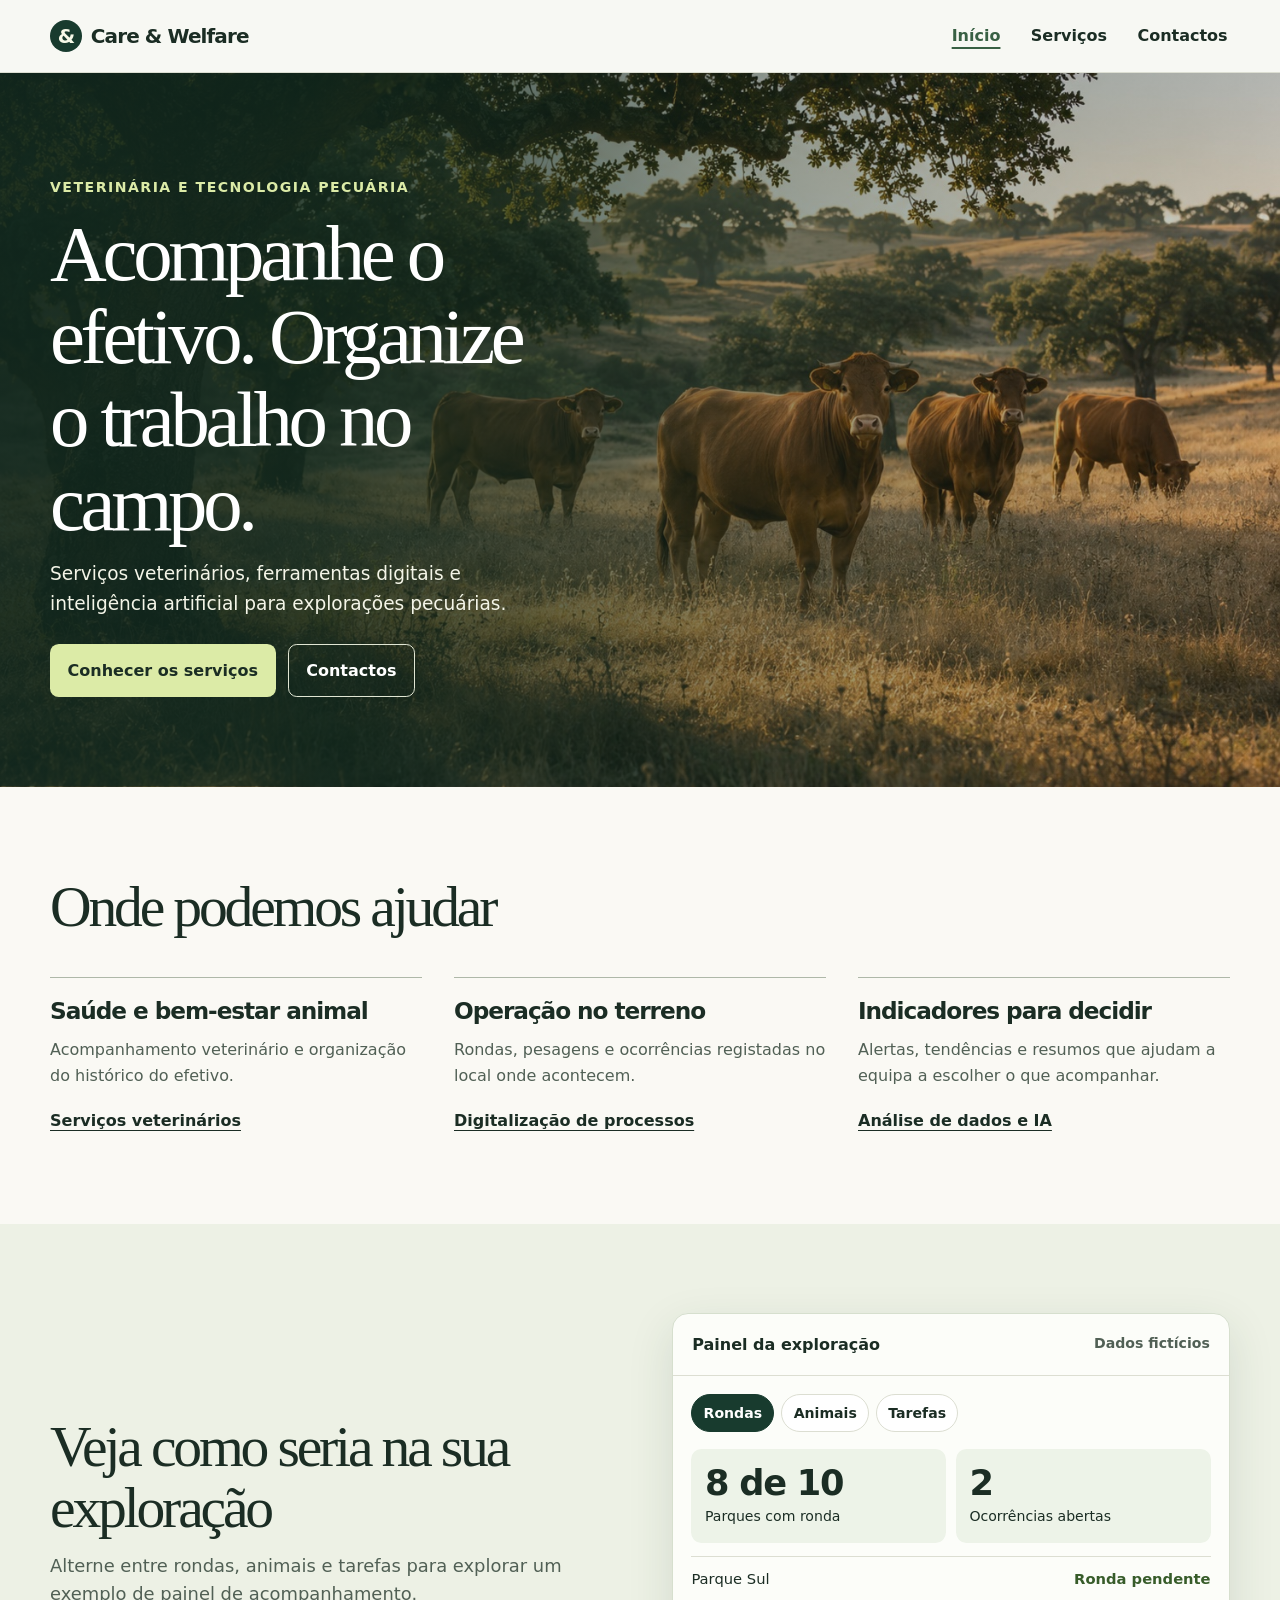
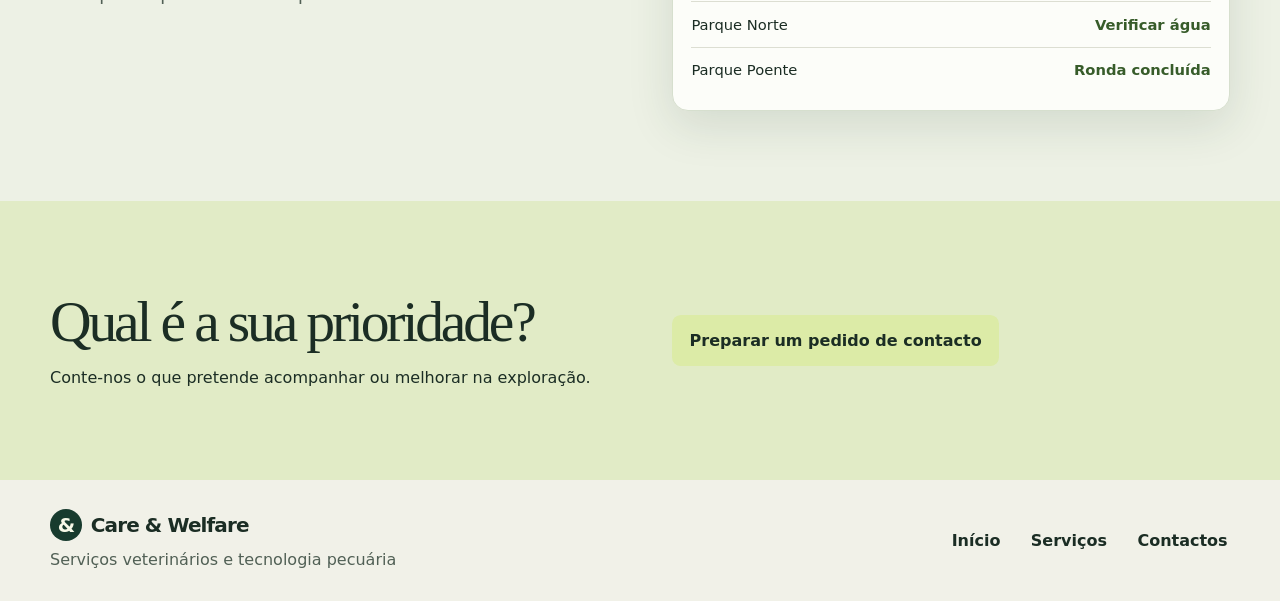
==== index.html @ 0b95d25b "Add files via upload" ====
<!doctype html>
<html lang="pt-PT">
<head>
<meta charset="utf-8">
<meta name="viewport" content="width=device-width,initial-scale=1">
<meta name="description" content="Serviços veterinários, gestão digital e inteligência artificial para explorações pecuárias.">
<title>Início | Care &amp; Welfare</title>
<link rel="stylesheet" href="styles.css">
<script src="demo.js" defer></script>
</head>
<body>
<a class="skip" href="#conteudo">Saltar para o conteúdo</a>
<header><div class="shell"><a class="brand" href="index.html"><i aria-hidden="true">&amp;</i>Care &amp; Welfare</a><nav aria-label="Navegação principal"><a href="index.html" aria-current="page">Início</a>
<a href="servicos.html">Serviços</a>
<a href="contactos.html">Contactos</a></nav></div></header>
<main id="conteudo">

<section class="masthead"><div class="shell masthead-inner">
  <p class="eyebrow">Veterinária e tecnologia pecuária</p>
  <h1>Acompanhe o efetivo. Organize o trabalho no campo.</h1>
  <p>Serviços veterinários, ferramentas digitais e inteligência artificial para explorações pecuárias.</p>
  <div class="actions"><a class="button" href="servicos.html">Conhecer os serviços</a><a class="button secondary" href="contactos.html">Contactos</a></div>
</div></section>
<section class="offer"><div class="shell">
  <h2>Onde podemos ajudar</h2>
  <div class="offer-list">
    <article><h3>Saúde e bem-estar animal</h3><p>Acompanhamento veterinário e organização do histórico do efetivo.</p><a href="servicos.html#veterinaria">Serviços veterinários</a></article>
    <article><h3>Operação no terreno</h3><p>Rondas, pesagens e ocorrências registadas no local onde acontecem.</p><a href="servicos.html#digitalizacao">Digitalização de processos</a></article>
    <article><h3>Indicadores para decidir</h3><p>Alertas, tendências e resumos que ajudam a equipa a escolher o que acompanhar.</p><a href="servicos.html#analise">Análise de dados e IA</a></article>
  </div>
</div></section>
<section class="demo-section"><div class="shell split"><div>
  <h2>Veja como seria na sua exploração</h2>
  <p class="lede">Alterne entre rondas, animais e tarefas para explorar um exemplo de painel de acompanhamento.</p>
</div><div class="demo" aria-label="Demonstração interativa"><div class="demo-top"><strong>Painel da exploração</strong><span>Dados fictícios</span></div><div class="demo-main"><div class="switches" role="group" aria-label="Área da exploração"><button type="button" aria-pressed="true" data-demo="rondas">Rondas</button><button type="button" aria-pressed="false" data-demo="animais">Animais</button><button type="button" aria-pressed="false" data-demo="tarefas">Tarefas</button></div><div id="demo-output" aria-live="polite"><div class="metrics"><div class="metric"><strong>8 de 10</strong><span>Parques com ronda</span></div><div class="metric"><strong>2</strong><span>Ocorrências abertas</span></div></div><ul class="rows"><li><span>Parque Sul</span><b>Ronda pendente</b></li><li><span>Parque Norte</span><b>Verificar água</b></li><li><span>Parque Poente</span><b>Ronda concluída</b></li></ul></div></div></div></div></section>
<section class="closing"><div class="shell split"><div><h2>Qual é a sua prioridade?</h2><p>Conte-nos o que pretende acompanhar ou melhorar na exploração.</p></div><div><a class="button" href="contactos.html">Preparar um pedido de contacto</a></div></div></section>
</main>
<footer><div class="shell"><div><a class="brand" href="index.html"><i aria-hidden="true">&amp;</i>Care &amp; Welfare</a><p>Serviços veterinários e tecnologia pecuária</p></div><nav aria-label="Navegação no rodapé"><a href="index.html">Início</a><a href="./servicos/">Serviços</a><a href="./contactos/">Contactos</a></nav></div></footer>
</body>
</html>
---- styles.css ----
:root{--ink:#182d23;--forest:#17362a;--green:#aee382;--paper:#f7f8f3;--line:#d9e1d7;--muted:#4d6257}*{box-sizing:border-box}html{scroll-behavior:smooth;scroll-padding:6rem}body{margin:0;background:var(--paper);color:var(--ink);font:1rem/1.6 system-ui,sans-serif}a{color:inherit}a:focus-visible,button:focus-visible,summary:focus-visible,input:focus-visible,textarea:focus-visible,select:focus-visible{outline:3px solid #548337;outline-offset:4px}.shell{width:min(1180px,calc(100% - 44px));margin:auto}header{position:sticky;top:0;z-index:2;background:#f7f8f3f5;border-bottom:1px solid var(--line);backdrop-filter:blur(12px)}header .shell,footer .shell{display:flex;align-items:center;justify-content:space-between;gap:1.2rem;padding:1rem 0}.brand{display:inline-flex;align-items:center;gap:.55rem;font-size:1.25rem;font-weight:800;letter-spacing:-.045em;text-decoration:none;white-space:nowrap}.brand i{display:grid;place-items:center;background:var(--green);border-radius:50%;width:32px;height:32px;color:var(--ink);font-style:normal}nav{display:flex;gap:clamp(.7rem,2vw,1.8rem);flex-wrap:wrap}nav a{text-decoration:none;font-weight:600}.button{display:inline-flex;align-items:center;justify-content:center;border:0;border-radius:.55rem;padding:.8rem 1.1rem;background:var(--green);color:var(--ink);text-decoration:none;font:inherit;font-weight:760;cursor:pointer}.secondary{background:transparent;border:1px solid #8aa798;color:inherit}.hero{background:radial-gradient(ellipse at 92% 5%,#386648,transparent 65%),var(--forest);color:white;padding:clamp(3.5rem,8vw,7.5rem) 0}.split{display:grid;grid-template-columns:1fr 1fr;align-items:center;gap:clamp(2rem,5vw,5rem)}h1,h2,h3,p{margin:0}h1,h2,h3{line-height:1.06;letter-spacing:-.045em}h1{font-size:clamp(2.9rem,6.15vw,6rem);max-width:12ch}h2{font-size:clamp(2.2rem,4.5vw,4rem)}h3{font-size:1.45rem}p{margin-top:.85rem}.hero p{max-width:48ch;color:#e0ebe0;font-size:1.1rem}.eyebrow{display:block;text-transform:uppercase;font-size:.88rem;font-weight:780;letter-spacing:.105em;margin-bottom:.8rem}.hero .eyebrow{color:var(--green)}.actions{display:flex;flex-wrap:wrap;gap:.75rem;margin-top:1.6rem}.demo{background:#fcfdf9;color:var(--ink);border-radius:1rem;overflow:hidden;box-shadow:0 24px 65px #081b1259}.demo-top{padding:1.1rem 1.2rem;display:flex;justify-content:space-between;gap:.5rem;border-bottom:1px solid var(--line);font-weight:750}.demo-top span{font-size:.88rem;color:var(--muted)}.demo-main{padding:1.15rem}.switches{display:flex;flex-wrap:wrap;gap:.45rem;margin-bottom:1.1rem}.switches button{font:inherit;font-size:.88rem;font-weight:700;cursor:pointer;border:1px solid var(--line);border-radius:2rem;padding:.4rem .7rem;background:white;color:inherit}.switches [aria-pressed=true]{background:var(--forest);color:white;border-color:var(--forest)}.metrics{display:grid;grid-template-columns:repeat(2,1fr);gap:.6rem}.metric{background:#edf3e8;border-radius:.65rem;padding:.85rem}.metric strong{display:block;font-size:clamp(1.35rem,3vw,2.2rem);line-height:1.15;letter-spacing:-.035em}.metric span{font-size:.88rem}.rows{list-style:none;padding:0;margin:.85rem 0 0}.rows li{display:flex;justify-content:space-between;gap:.65rem;border-top:1px solid var(--line);padding:.65rem 0;font-size:.92rem}.rows b{white-space:nowrap;color:#375c2a}section{padding:clamp(3rem,7vw,6rem) 0}.lede{max-width:60ch;color:var(--muted);font-size:1.12rem}.cards{display:grid;grid-template-columns:repeat(3,1fr);gap:1rem;margin-top:2rem}.card{background:white;border:1px solid var(--line);border-radius:.8rem;padding:1.6rem}.card p,.card li{color:var(--muted)}.card ul{padding-left:1.2rem;margin:1rem 0 0}.card li+li{margin-top:.45rem}.card small{display:inline-block;color:#345927;background:#e8f2df;font-size:.88rem;font-weight:750;padding:.25rem .6rem;border-radius:.35rem;margin-bottom:1.1rem}.scenarios{background:#e6eee3}.cases{display:grid;gap:1rem}.cases article{border-top:1px solid #a8b7a7;padding-top:1rem}.cases p{color:var(--muted)}.steps{padding:0;list-style:none;counter-reset:step}.steps li{counter-increment:step}.steps li::before{content:counter(step);display:grid;place-items:center;border-radius:50%;background:#e0f3d4;width:2.2rem;height:2.2rem;margin-bottom:.9rem;font-weight:800}.faq{align-items:start}details{border-top:1px solid var(--line);padding:.9rem 0}details:last-child{border-bottom:1px solid var(--line)}summary{font-weight:750;cursor:pointer}details p{color:var(--muted)}.contact{background:var(--forest);color:white}.contact p{color:#e0ebe0}.contact form{background:white;color:var(--ink);border-radius:.9rem;padding:1.3rem;display:grid;gap:.75rem}.contact form p{color:var(--muted);margin:0;font-size:.92rem}label{display:grid;gap:.25rem;font-weight:650}input,textarea,select{width:100%;font:inherit;border:1px solid #9eafa1;border-radius:.4rem;padding:.55rem;color:var(--ink);background:white}textarea{resize:vertical}.two{display:grid;grid-template-columns:1fr 1fr;gap:.65rem}footer a{text-decoration:none}footer small{font-size:.88rem}@media(max-width:790px){.split,.cards{grid-template-columns:1fr}header .shell{flex-wrap:wrap}header .button{display:none}header nav{font-size:.93rem}.hero h1{max-width:15ch}.card{padding:1.2rem}}@media(max-width:410px){.two{grid-template-columns:1fr}.shell{width:calc(100% - 30px)}footer .shell{align-items:start;flex-direction:column}}
nav a[aria-current="page"]{text-decoration:underline;text-underline-offset:.4rem;text-decoration-thickness:2px}
.page-intro{background:var(--forest);color:white}
.page-intro .lede{color:#e0ebe0}
.contact form .button{justify-self:start}

/* Shared layout and page-specific styles */
:root{--ink:#1b2d24;--forest:#183b2e;--green:#dceba7;--paper:#faf9f4;--line:#dcded2;--muted:#516055}
body{font-family:system-ui,sans-serif}
h1,h2{font-family:Georgia,serif;font-weight:500;letter-spacing:-.055em}
h1{max-width:17ch}
header .shell{min-height:72px}
nav a{padding:.45rem .15rem}
nav a:hover,nav a[aria-current="page"]{color:#386043}
.brand i{background:var(--forest);color:#f7f9e8}
.skip{position:fixed;left:1rem;top:1rem;z-index:5;transform:translateY(-200%);background:white;padding:.65rem 1rem}
.skip:focus{transform:none}
.masthead{color:#fff;background:#183b2e;min-height:min(690px,76svh);display:grid;align-items:center}
.masthead-inner h1{max-width:13ch}
.masthead-inner p:not(.eyebrow){max-width:40ch;font-size:1.16rem;color:#f4f5e8}
.masthead .eyebrow{color:var(--green)}
.masthead .secondary{border-color:#e1e6d4}
.offer-list{display:grid;grid-template-columns:repeat(3,1fr);gap:2rem;margin-top:2.5rem}
.offer-list article{border-top:1px solid #aeb8a8;padding-top:1.3rem}
.offer-list p{color:var(--muted)}
.offer-list a{display:inline-block;margin-top:1.25rem;font-weight:750;text-underline-offset:.25rem}
.demo-section{background:#edf1e5}
.demo{box-shadow:0 15px 45px #23403120;border:1px solid #d6dfce}
.closing{background:#e1ebc6}
.services h1{max-width:22ch}
.service-note{border-top:1px solid var(--line);padding-top:1rem}
.service-note strong{display:block;color:var(--ink);margin-bottom:.35rem}
.contact .split{align-items:start}
.contact-guide{margin-top:2rem;color:#e0ebe0}
.contact h2{font-size:1.6rem;letter-spacing:-.03em}
.contact-guide ul{padding-left:1.2rem}
.contact-guide li+li{margin-top:.55rem}
footer{background:#f1f1e8}
footer .shell{padding-block:1.8rem}
footer p{margin-top:.35rem;color:var(--muted)}
@media(max-width:790px){.offer-list{grid-template-columns:1fr;gap:1.5rem}.masthead{min-height:0}.masthead-inner h1{max-width:16ch}footer .shell{flex-wrap:wrap}}
@media(prefers-reduced-motion:reduce){html{scroll-behavior:auto}}
.masthead{background-image:linear-gradient(90deg,#10271eeb 0%,#11291ed9 25%,#142d2177 58%,#142d2133 100%),url("campo.jpg");background-position:center,center 56%;background-size:cover}
@media(max-width:790px){.masthead{background-image:linear-gradient(90deg,#10271ee8,#10271e88),url("campo.jpg");background-position:center,62% 50%}}
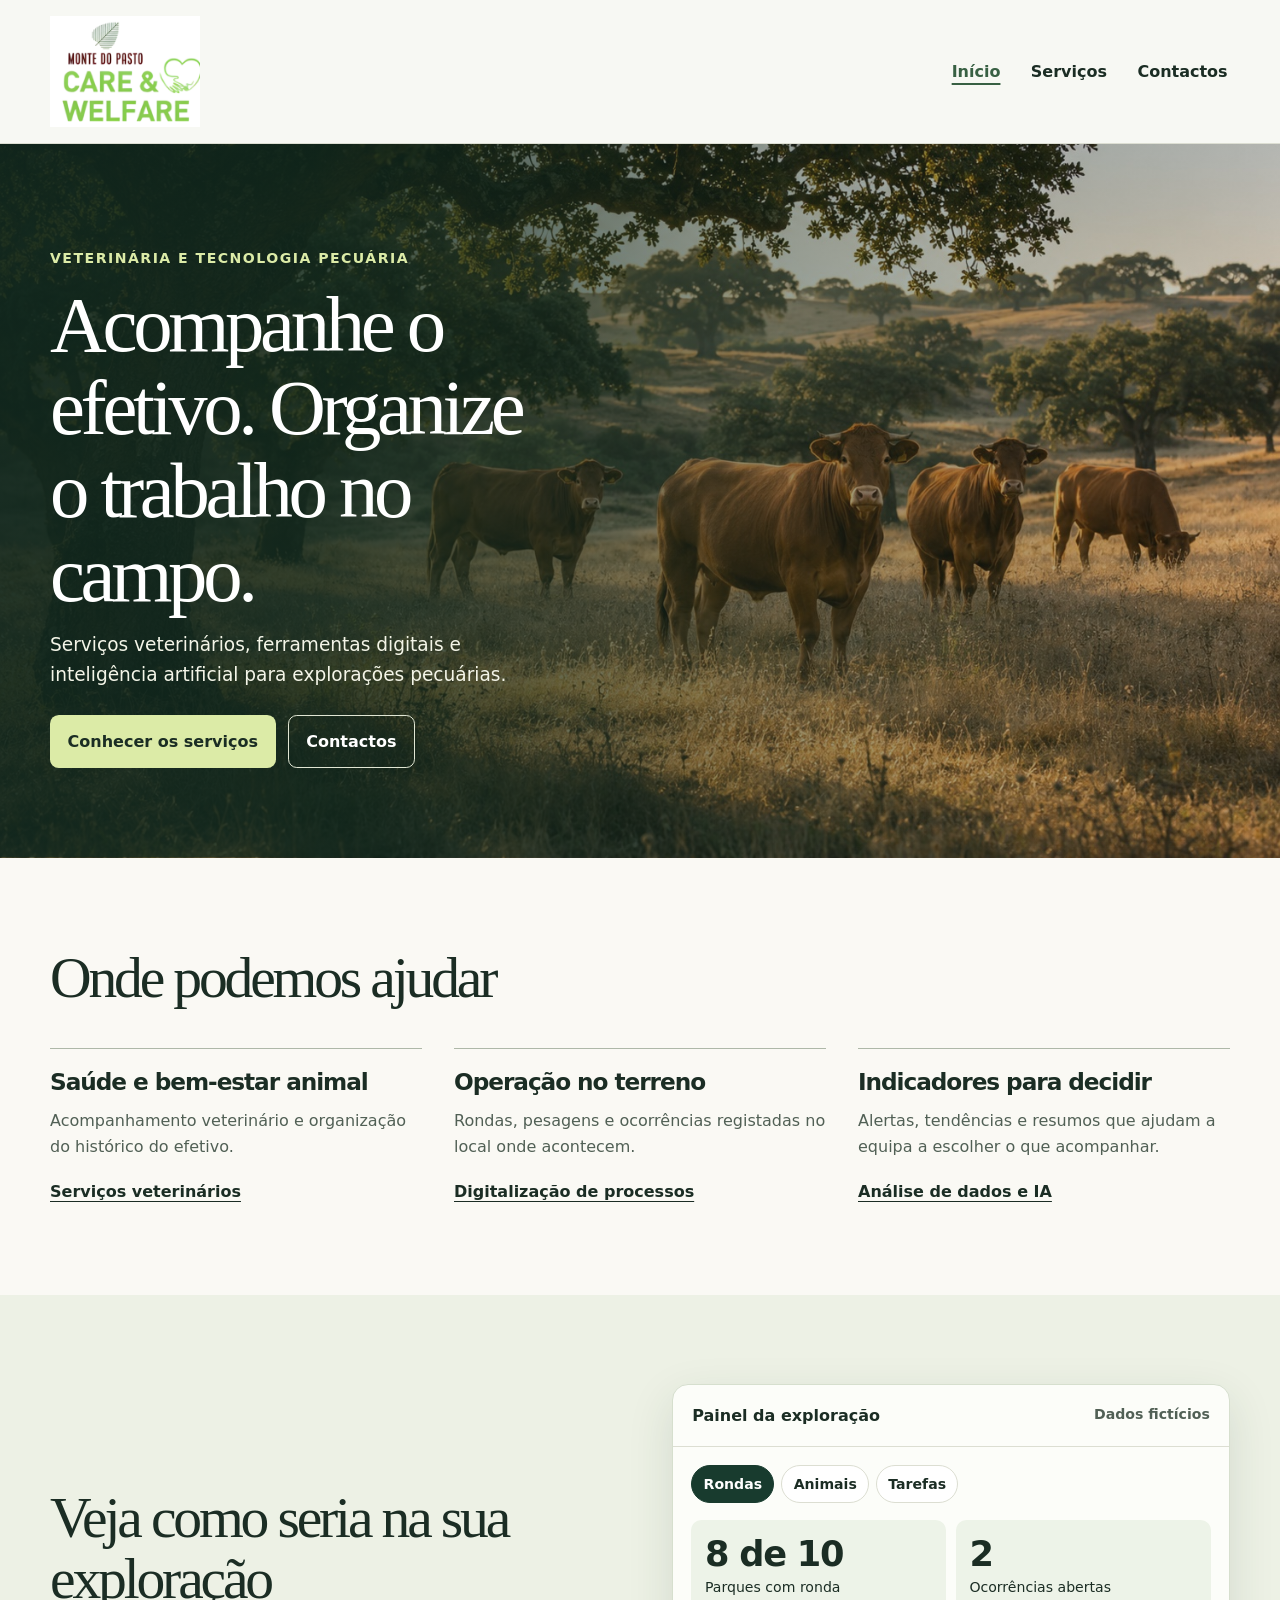
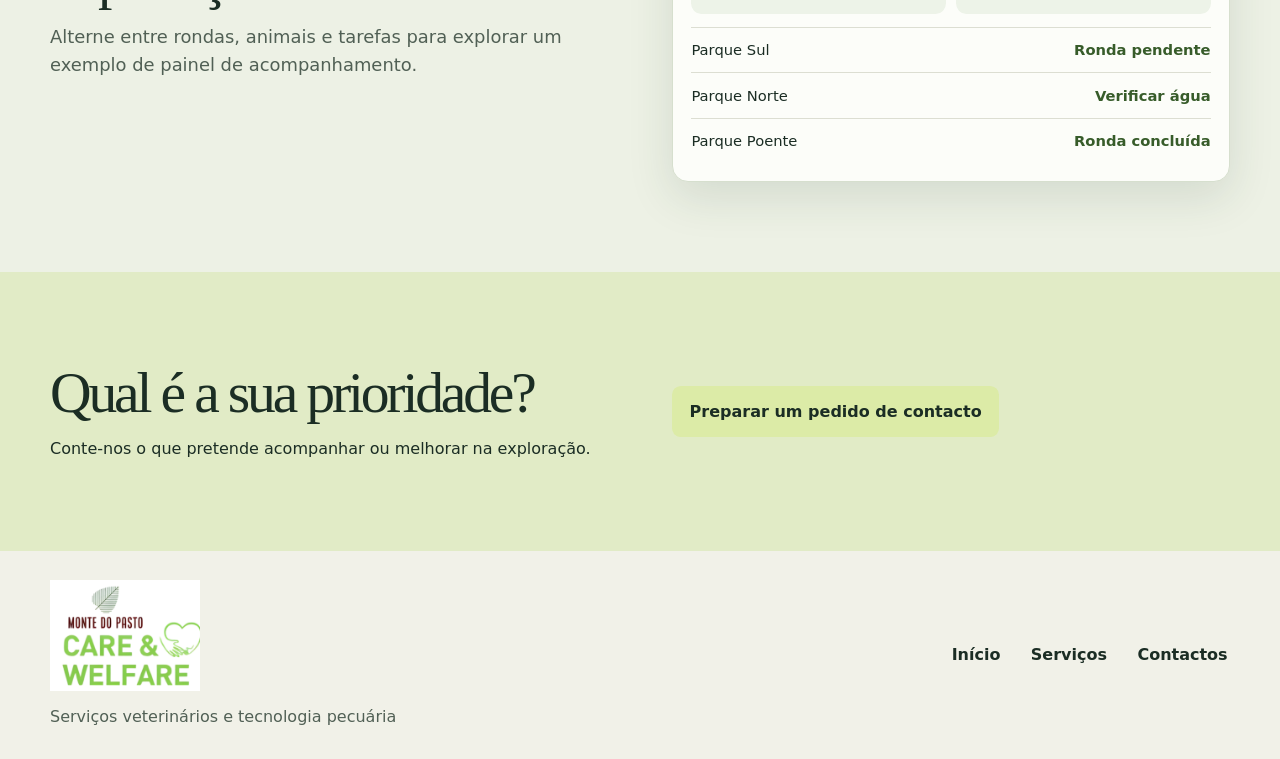
==== commit 818759d4: "Add files via upload" ====
--- a/index.html
+++ b/index.html
@@ -10,7 +10,7 @@
 </head>
 <body>
 <a class="skip" href="#conteudo">Saltar para o conteúdo</a>
-<header><div class="shell"><a class="brand" href="index.html"><i aria-hidden="true">&amp;</i>Care &amp; Welfare</a><nav aria-label="Navegação principal"><a href="index.html" aria-current="page">Início</a>
+<header><div class="shell"><a class="brand" href="index.html"><span class="official-logo"><img src="carewelfare.png" alt="Care &amp; Welfare" width="500" height="500"></span></a><nav aria-label="Navegação principal"><a href="index.html" aria-current="page">Início</a>
 <a href="servicos.html">Serviços</a>
 <a href="contactos.html">Contactos</a></nav></div></header>
 <main id="conteudo">
@@ -35,6 +35,6 @@
 </div><div class="demo" aria-label="Demonstração interativa"><div class="demo-top"><strong>Painel da exploração</strong><span>Dados fictícios</span></div><div class="demo-main"><div class="switches" role="group" aria-label="Área da exploração"><button type="button" aria-pressed="true" data-demo="rondas">Rondas</button><button type="button" aria-pressed="false" data-demo="animais">Animais</button><button type="button" aria-pressed="false" data-demo="tarefas">Tarefas</button></div><div id="demo-output" aria-live="polite"><div class="metrics"><div class="metric"><strong>8 de 10</strong><span>Parques com ronda</span></div><div class="metric"><strong>2</strong><span>Ocorrências abertas</span></div></div><ul class="rows"><li><span>Parque Sul</span><b>Ronda pendente</b></li><li><span>Parque Norte</span><b>Verificar água</b></li><li><span>Parque Poente</span><b>Ronda concluída</b></li></ul></div></div></div></div></section>
 <section class="closing"><div class="shell split"><div><h2>Qual é a sua prioridade?</h2><p>Conte-nos o que pretende acompanhar ou melhorar na exploração.</p></div><div><a class="button" href="contactos.html">Preparar um pedido de contacto</a></div></div></section>
 </main>
-<footer><div class="shell"><div><a class="brand" href="index.html"><i aria-hidden="true">&amp;</i>Care &amp; Welfare</a><p>Serviços veterinários e tecnologia pecuária</p></div><nav aria-label="Navegação no rodapé"><a href="index.html">Início</a><a href="./servicos/">Serviços</a><a href="./contactos/">Contactos</a></nav></div></footer>
+<footer><div class="shell"><div><a class="brand" href="index.html"><span class="official-logo"><img src="carewelfare.png" alt="Care &amp; Welfare" width="500" height="500"></span></a><p>Serviços veterinários e tecnologia pecuária</p></div><nav aria-label="Navegação no rodapé"><a href="index.html">Início</a><a href="servicos.html">Serviços</a><a href="contactos.html">Contactos</a></nav></div></footer>
 </body>
 </html>
--- a/styles.css
+++ b/styles.css
@@ -42,3 +42,5 @@
 @media(prefers-reduced-motion:reduce){html{scroll-behavior:auto}}
 .masthead{background-image:linear-gradient(90deg,#10271eeb 0%,#11291ed9 25%,#142d2177 58%,#142d2133 100%),url("campo.jpg");background-position:center,center 56%;background-size:cover}
 @media(max-width:790px){.masthead{background-image:linear-gradient(90deg,#10271ee8,#10271e88),url("campo.jpg");background-position:center,62% 50%}}
+.official-logo{display:block;position:relative;overflow:hidden;width:150px;height:111px;background:white}
+.official-logo img{position:absolute;width:210px;height:210px;max-width:none;top:-43px;left:-29px}
